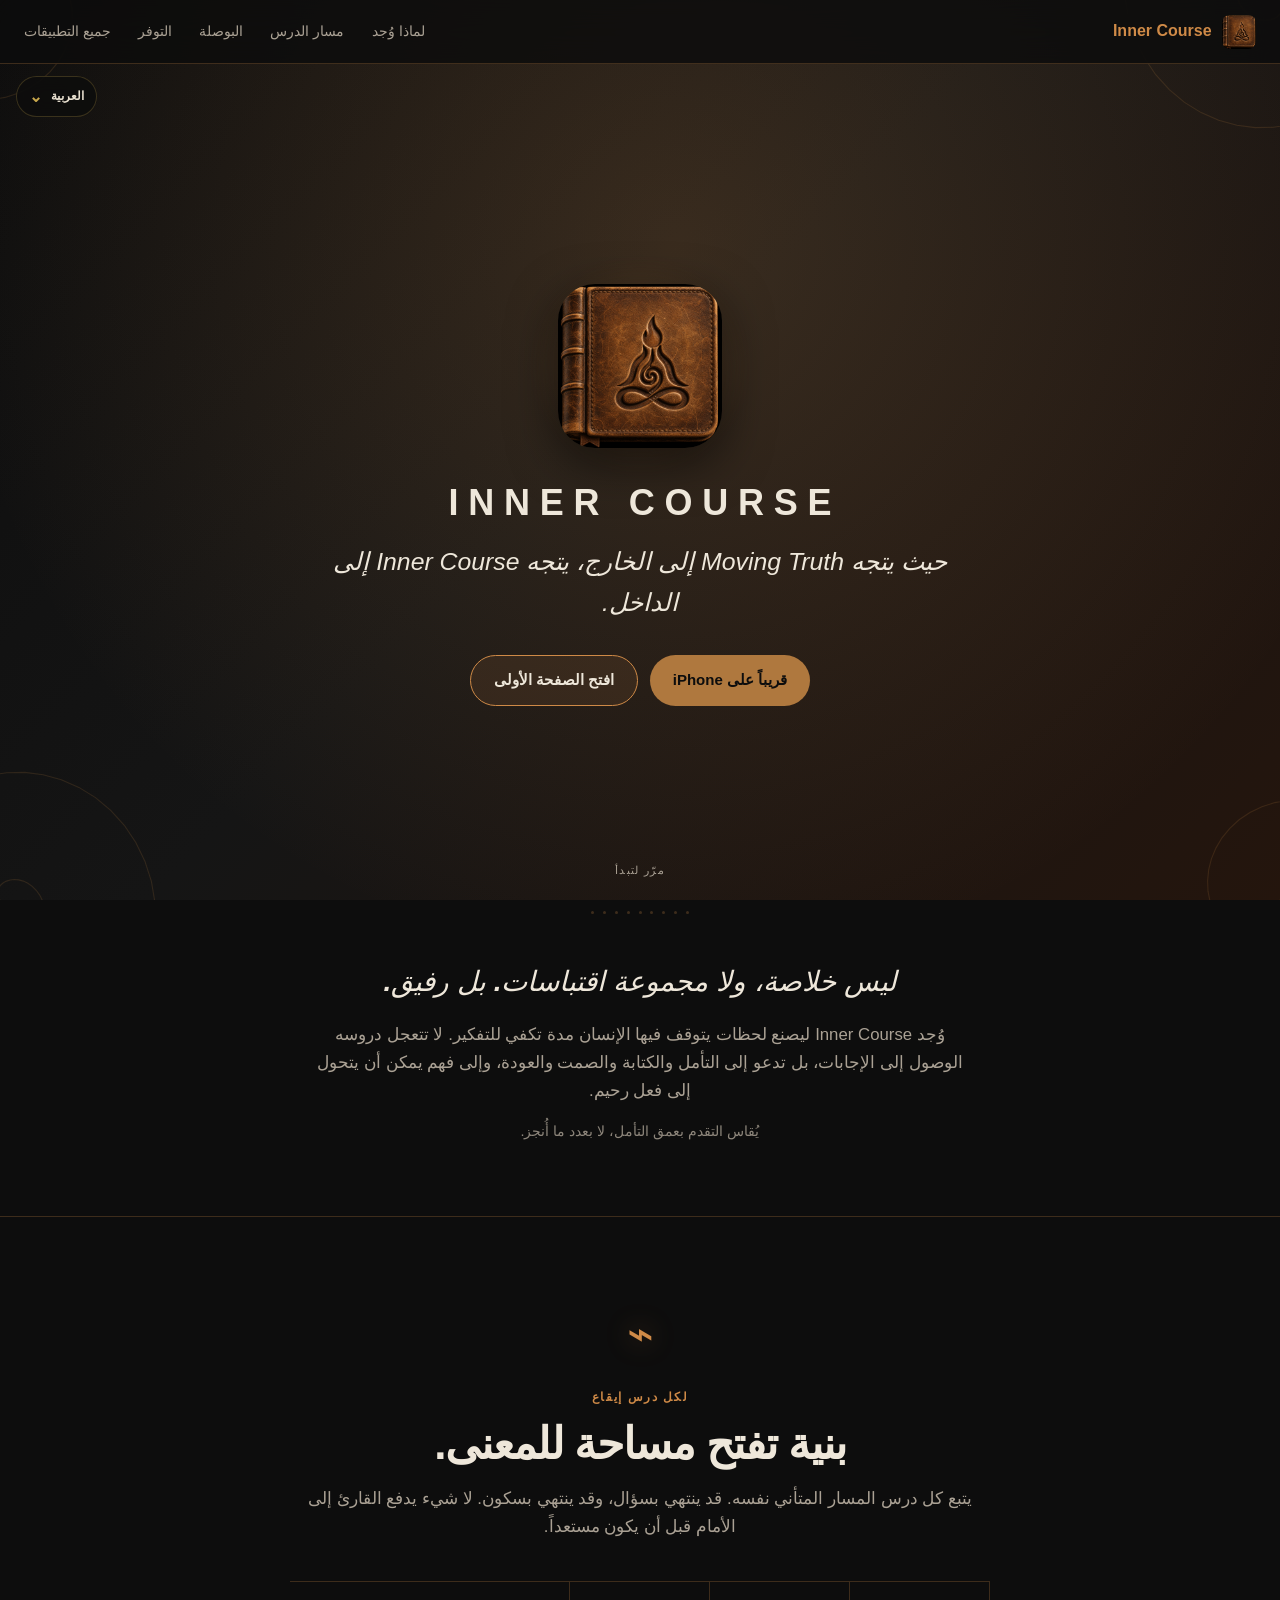
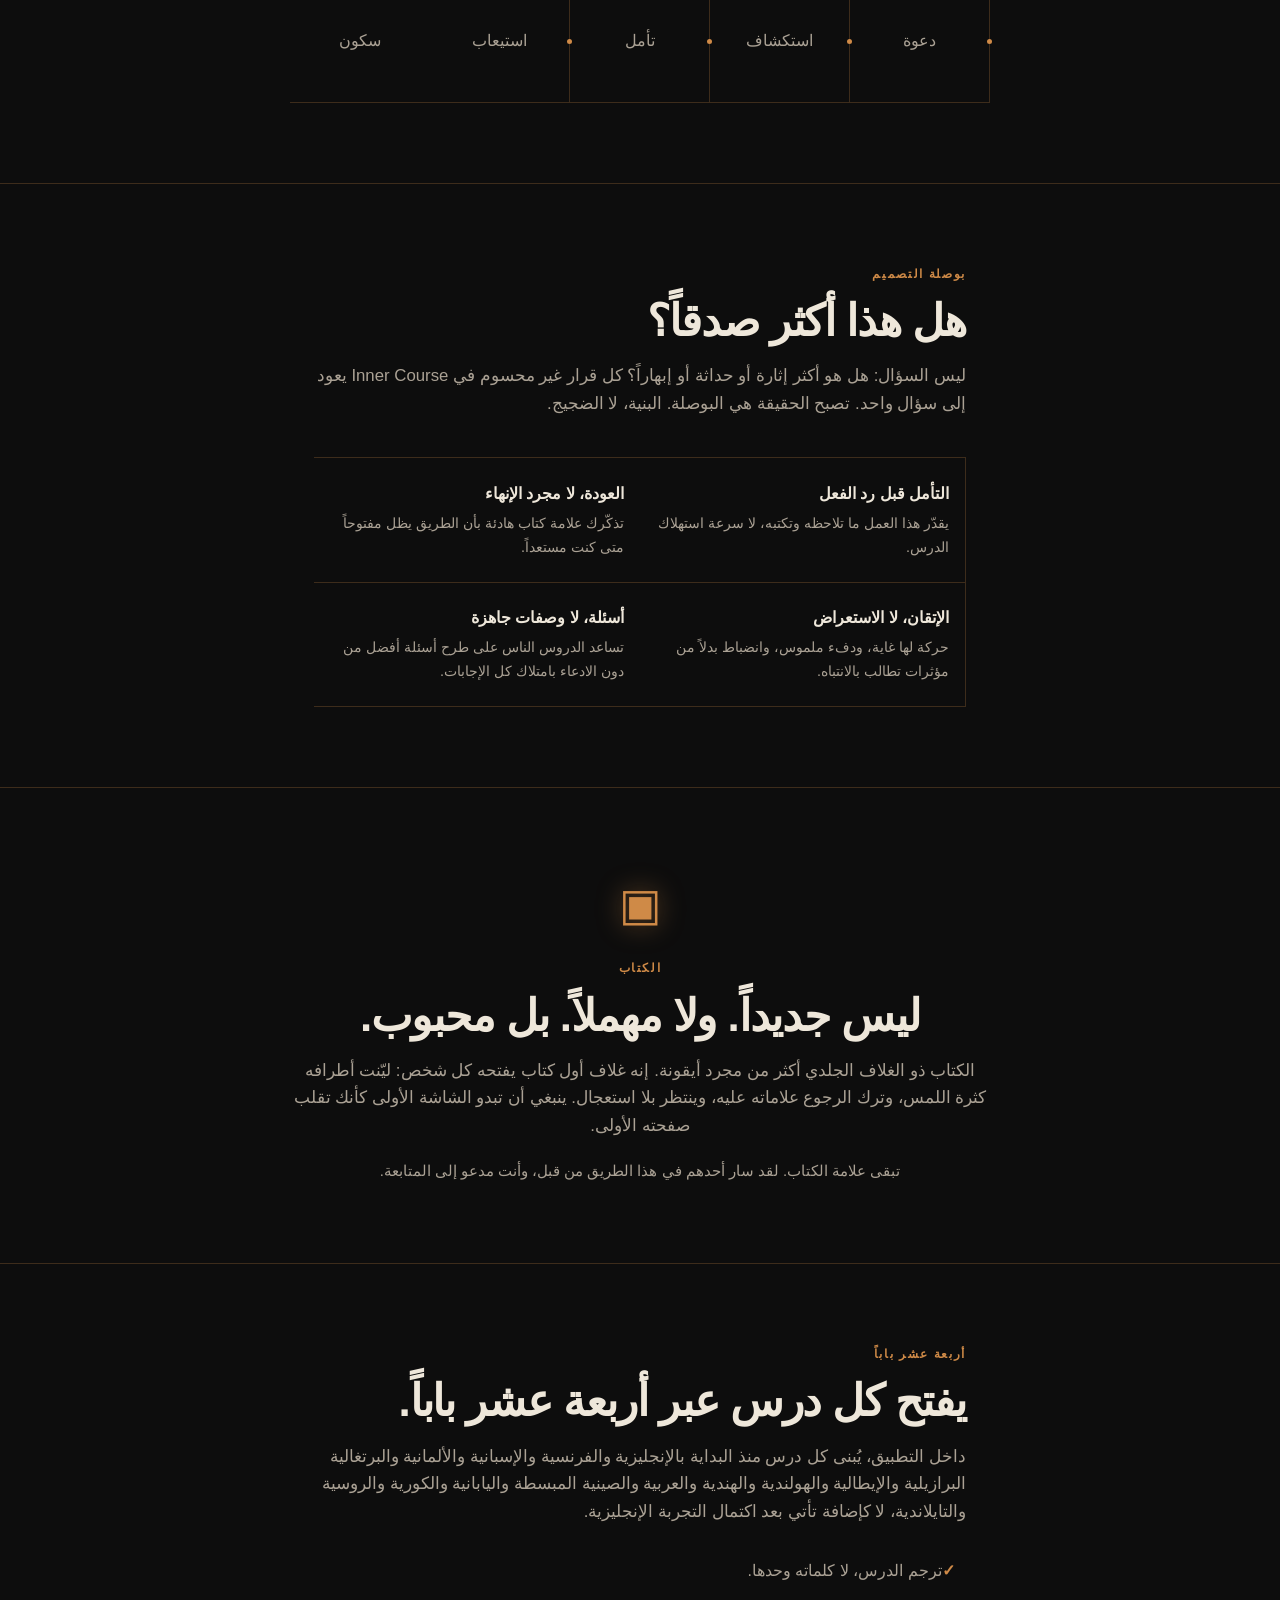
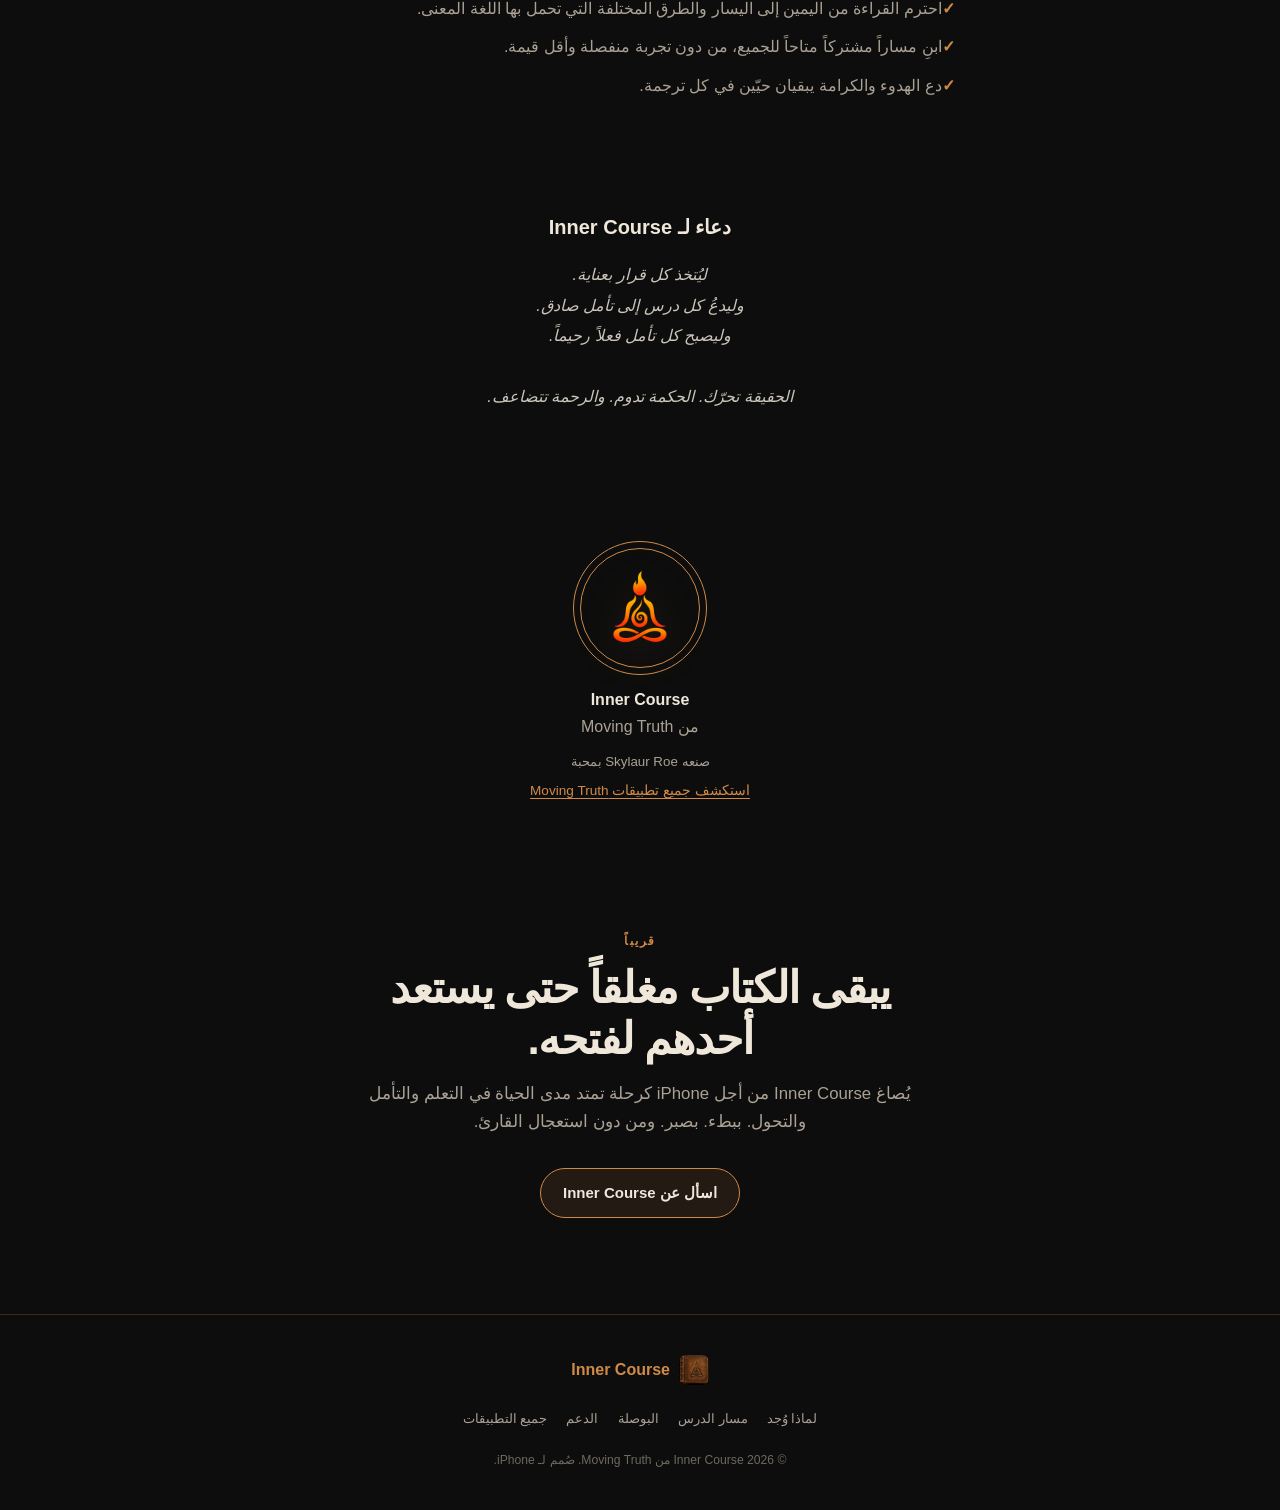
==== ar/index.html @ 4f37255c "Localize InnerCourse in all 14 supported languages Add meaning-first locale catalogs and generated l" ====
<!DOCTYPE html>
<html lang="ar" dir="rtl">
<head>
  <meta charset="UTF-8">
  <meta name="viewport" content="width=device-width, initial-scale=1.0">
  <meta name="theme-color" content="#0D0D0D">
  <meta name="description" content="Inner Course تطبيق للدروس والتأمل صاغته Moving Truth بعناية. ليس خلاصة، ولا لعبة. بل رفيق للرحلة إلى الداخل. قريباً على iPhone.">
  <meta property="og:title" content="Inner Course — من Moving Truth">
  <meta property="og:description" content="حيث يتجه Moving Truth إلى الخارج، يتجه Inner Course إلى الداخل.">
  <meta property="og:type" content="website">
  <meta property="og:url" content="https://inner-course.movingtruth.com/ar/">
  <meta property="og:image" content="https://inner-course.movingtruth.com/assets/icon.png">
  <meta name="twitter:card" content="summary_large_image">
  <title>Inner Course — من Moving Truth</title>
  <link rel="icon" type="image/png" href="../assets/icon.png">
  <link rel="apple-touch-icon" href="../assets/icon.png">
  <link rel="stylesheet" href="../styles.css">
  <script src="site.js" defer></script>













































<!-- family-localization-meta:start -->
<link rel="canonical" href="https://inner-course.movingtruth.com/ar/">
<link rel="alternate" hreflang="en" href="https://inner-course.movingtruth.com/">
<link rel="alternate" hreflang="fr" href="https://inner-course.movingtruth.com/fr/">
<link rel="alternate" hreflang="es" href="https://inner-course.movingtruth.com/es/">
<link rel="alternate" hreflang="de" href="https://inner-course.movingtruth.com/de/">
<link rel="alternate" hreflang="pt-BR" href="https://inner-course.movingtruth.com/pt-BR/">
<link rel="alternate" hreflang="it" href="https://inner-course.movingtruth.com/it/">
<link rel="alternate" hreflang="nl" href="https://inner-course.movingtruth.com/nl/">
<link rel="alternate" hreflang="hi" href="https://inner-course.movingtruth.com/hi/">
<link rel="alternate" hreflang="ar" href="https://inner-course.movingtruth.com/ar/">
<link rel="alternate" hreflang="zh-Hans" href="https://inner-course.movingtruth.com/zh-Hans/">
<link rel="alternate" hreflang="ja" href="https://inner-course.movingtruth.com/ja/">
<link rel="alternate" hreflang="ko" href="https://inner-course.movingtruth.com/ko/">
<link rel="alternate" hreflang="ru" href="https://inner-course.movingtruth.com/ru/">
<link rel="alternate" hreflang="th" href="https://inner-course.movingtruth.com/th/">
<link rel="alternate" hreflang="x-default" href="https://inner-course.movingtruth.com/">
<!-- family-localization-meta:end -->

<!-- family-localization-style:start -->
<style>
  .family-language{position:absolute;z-index:900;inset-block-start:4.75rem;inset-inline-end:1rem;color:#e8e0d0;font:600 .75rem/1.2 -apple-system,BlinkMacSystemFont,"Segoe UI",sans-serif}
  .family-language details{position:relative}
  .family-language summary{min-block-size:2.6rem;display:flex;align-items:center;gap:.55rem;padding:.3rem .75rem;list-style:none;border:1px solid rgba(201,168,76,.24);border-radius:999px;background:rgba(13,13,13,.82);cursor:pointer;backdrop-filter:blur(12px)}
  .family-language summary::-webkit-details-marker{display:none}
  .family-language summary::after{content:"⌄";font-size:1rem;color:#c9a84c}
  .family-language details[open] summary::after{transform:rotate(180deg)}
  .family-language__label{position:absolute;inline-size:1px;block-size:1px;padding:0;margin:-1px;overflow:hidden;clip:rect(0,0,0,0);white-space:nowrap;border:0}
  .family-language__menu{position:absolute;inset-block-start:calc(100% + .45rem);inset-inline-end:0;min-inline-size:12rem;max-block-size:min(65vh,28rem);overflow:auto;display:grid;gap:.2rem;padding:.4rem;border:1px solid rgba(201,168,76,.24);border-radius:16px;background:rgba(13,13,13,.97);box-shadow:0 16px 45px rgba(0,0,0,.42);backdrop-filter:blur(16px)}
  .family-language a{min-block-size:2.5rem;display:flex;align-items:center;padding:0 .7rem;border-radius:10px;color:inherit;text-decoration:none;white-space:nowrap}
  .family-language a:hover,.family-language a:focus-visible{background:rgba(201,168,76,.16);outline:2px solid transparent}
  .family-language a[aria-current="page"]{background:#c9a84c;color:#111}
  .language-suggestion{position:fixed;z-index:1100;inset-inline:50%;inset-block-end:1rem;transform:translateX(-50%);inline-size:min(calc(100% - 2rem),42rem);display:flex;align-items:center;justify-content:center;gap:.7rem;flex-wrap:wrap;padding:.8rem 1rem;border:1px solid rgba(201,168,76,.42);border-radius:16px;background:rgba(13,13,13,.96);color:#e8e0d0;font:600 .88rem/1.4 -apple-system,BlinkMacSystemFont,"Segoe UI",sans-serif;box-shadow:0 16px 45px rgba(0,0,0,.42);backdrop-filter:blur(16px)}
  .language-suggestion p{margin:0;color:#e8e0d0}
  .language-suggestion a,.language-suggestion button{min-block-size:2.35rem;display:inline-flex;align-items:center;padding:0 .8rem;border:1px solid rgba(201,168,76,.5);border-radius:999px;background:transparent;color:#e8e0d0;font:inherit;text-decoration:none;cursor:pointer}
  .language-suggestion a{background:#c9a84c;color:#111}
  .language-suggestion a:focus-visible,.language-suggestion button:focus-visible{outline:2px solid #f1d47a;outline-offset:2px}
  @media (max-width:700px){.family-language{inset-block-start:4.8rem;inset-inline-end:.75rem}}
</style>
<!-- family-localization-style:end -->
<!-- family-localization-script:start -->
<script src="../localization/language-preference.js" defer></script>
<!-- family-localization-script:end -->
</head>
<body class="course">
<!-- family-localization:start -->
<div class="family-language">
<details>
<summary><span class="family-language__label">اللغة</span><span>العربية</span></summary>
<nav class="family-language__menu" aria-label="اللغة">
  <a href="https://inner-course.movingtruth.com/" lang="en" data-language-choice="en">English</a>
  <a href="https://inner-course.movingtruth.com/fr/" lang="fr" data-language-choice="fr">Français</a>
  <a href="https://inner-course.movingtruth.com/es/" lang="es" data-language-choice="es">Español</a>
  <a href="https://inner-course.movingtruth.com/de/" lang="de" data-language-choice="de">Deutsch</a>
  <a href="https://inner-course.movingtruth.com/pt-BR/" lang="pt-BR" data-language-choice="pt-BR">Português (Brasil)</a>
  <a href="https://inner-course.movingtruth.com/it/" lang="it" data-language-choice="it">Italiano</a>
  <a href="https://inner-course.movingtruth.com/nl/" lang="nl" data-language-choice="nl">Nederlands</a>
  <a href="https://inner-course.movingtruth.com/hi/" lang="hi" data-language-choice="hi">हिन्दी</a>
  <a href="https://inner-course.movingtruth.com/ar/" lang="ar" data-language-choice="ar" aria-current="page">العربية</a>
  <a href="https://inner-course.movingtruth.com/zh-Hans/" lang="zh-Hans" data-language-choice="zh-Hans">简体中文</a>
  <a href="https://inner-course.movingtruth.com/ja/" lang="ja" data-language-choice="ja">日本語</a>
  <a href="https://inner-course.movingtruth.com/ko/" lang="ko" data-language-choice="ko">한국어</a>
  <a href="https://inner-course.movingtruth.com/ru/" lang="ru" data-language-choice="ru">Русский</a>
  <a href="https://inner-course.movingtruth.com/th/" lang="th" data-language-choice="th">ไทย</a>
</nav>
</details>
</div>
<!-- family-localization:end -->
  <a class="skip-link" href="#main-content">انتقل إلى المحتوى الرئيسي</a>

  <div class="living-canvas" aria-hidden="true">
    <div class="living-canvas__gradient"></div>
    <div class="living-canvas__glow"></div>
    <div class="living-canvas__motes" id="motes"></div>
    <svg class="living-canvas__corners" id="corner-spirals"></svg>
  </div>

  <header class="site-nav" role="banner">
    <a class="site-nav__brand" href="#top" aria-label="الصفحة الرئيسية لـ Inner Course">
      <img src="../assets/icon.png" alt="">
      <span>Inner Course</span>
    </a>
    <button class="site-nav__toggle" type="button" aria-expanded="false" aria-controls="site-links">
      <span class="sr-only">افتح قائمة التنقل</span>
      <span aria-hidden="true"></span><span aria-hidden="true"></span><span aria-hidden="true"></span>
    </button>
    <nav aria-label="التنقل الرئيسي">
      <ul class="site-nav__links" id="site-links">
        <li><a href="#purpose">لماذا وُجد</a></li>
        <li><a href="#lessons">مسار الدرس</a></li>
        <li><a href="#compass">البوصلة</a></li>
        <li><a href="#availability">التوفر</a></li>
        <li><a href="https://apps.movingtruth.com/ar/">جميع التطبيقات</a></li>
      </ul>
    </nav>
  </header>

  <main id="main-content">
    <section class="hero" id="top" aria-labelledby="hero-title">
      <div class="hero__icon-wrap">
        <div class="hero__icon-glow"></div>
        <img class="hero__icon" src="../assets/icon.png" alt="أيقونة تطبيق Inner Course: كتاب جلدي عتيق منقوش عليه رمز Moving Truth">
      </div>
      <h1 class="hero__name hero__name--product" id="hero-title">Inner Course</h1>
      <p class="hero__promise">حيث يتجه Moving Truth إلى الخارج، يتجه Inner Course إلى الداخل.</p>
      <div class="hero__actions">
        <span class="button button--quiet" aria-label="قريباً على iPhone">قريباً على iPhone</span>
        <a class="button button--outline" href="#purpose">افتح الصفحة الأولى</a>
      </div>
      <p class="hero__scroll" aria-hidden="true">مرّر لتبدأ</p>
    </section>

    <div class="dot-row" aria-hidden="true">
      <span></span><span></span><span></span><span></span><span></span><span></span><span></span><span></span><span></span>
    </div>

    <section class="intro" id="purpose" aria-labelledby="purpose-title">
      <h2 id="purpose-title">ليس خلاصة، ولا مجموعة اقتباسات. بل رفيق.</h2>
      <p>وُجد Inner Course ليصنع لحظات يتوقف فيها الإنسان مدة تكفي للتفكير. لا تتعجل دروسه الوصول إلى الإجابات، بل تدعو إلى التأمل والكتابة والصمت والعودة، وإلى فهم يمكن أن يتحول إلى فعل رحيم.</p>
      <p class="intro__trust">يُقاس التقدم بعمق التأمل، لا بعدد ما أُنجز.</p>
    </section>

    <section class="statement statement--bordered" id="lessons" aria-labelledby="lessons-title">
      <span class="statement__symbol" aria-hidden="true">⌁</span>
      <span class="eyebrow">لكل درس إيقاع</span>
      <h2 id="lessons-title">بنية تفتح مساحة للمعنى.</h2>
      <p>يتبع كل درس المسار المتأني نفسه. قد ينتهي بسؤال، وقد ينتهي بسكون. لا شيء يدفع القارئ إلى الأمام قبل أن يكون مستعداً.</p>
      <ol class="step-line" aria-label="بنية درس Inner Course">
        <li>دعوة</li>
        <li>استكشاف</li>
        <li>تأمل</li>
        <li>استيعاب</li>
        <li>سكون</li>
      </ol>
    </section>

    <section class="statement" id="compass" aria-labelledby="compass-title">
      <span class="eyebrow">بوصلة التصميم</span>
      <h2 id="compass-title">هل هذا أكثر صدقاً؟</h2>
      <p>ليس السؤال: هل هو أكثر إثارة أو حداثة أو إبهاراً؟ كل قرار غير محسوم في Inner Course يعود إلى سؤال واحد. تصبح الحقيقة هي البوصلة. البنية، لا الضجيج.</p>
      <div class="capability-lines" role="list">
        <div role="listitem"><strong>التأمل قبل رد الفعل</strong><span>يقدّر هذا العمل ما تلاحظه وتكتبه، لا سرعة استهلاك الدرس.</span></div>
        <div role="listitem"><strong>العودة، لا مجرد الإنهاء</strong><span>تذكّرك علامة كتاب هادئة بأن الطريق يظل مفتوحاً متى كنت مستعداً.</span></div>
        <div role="listitem"><strong>الإتقان، لا الاستعراض</strong><span>حركة لها غاية، ودفء ملموس، وانضباط بدلاً من مؤثرات تطالب بالانتباه.</span></div>
        <div role="listitem"><strong>أسئلة، لا وصفات جاهزة</strong><span>تساعد الدروس الناس على طرح أسئلة أفضل من دون الادعاء بامتلاك كل الإجابات.</span></div>
      </div>
    </section>

    <section class="statement statement--bordered" aria-labelledby="book-title">
      <span class="statement__symbol" aria-hidden="true">▣</span>
      <span class="eyebrow">الكتاب</span>
      <h2 id="book-title">ليس جديداً. ولا مهملاً. بل محبوب.</h2>
      <p>الكتاب ذو الغلاف الجلدي أكثر من مجرد أيقونة. إنه غلاف أول كتاب يفتحه كل شخص: ليّنت أطرافه كثرة اللمس، وترك الرجوع علاماته عليه، وينتظر بلا استعجال. ينبغي أن تبدو الشاشة الأولى كأنك تقلب صفحته الأولى.</p>
      <p class="statement__note">تبقى علامة الكتاب. لقد سار أحدهم في هذا الطريق من قبل، وأنت مدعو إلى المتابعة.</p>
    </section>

    <section class="statement" aria-labelledby="language-title">
      <span class="eyebrow">أربعة عشر باباً</span>
      <h2 id="language-title">يفتح كل درس عبر أربعة عشر باباً.</h2>
      <p>داخل التطبيق، يُبنى كل درس منذ البداية بالإنجليزية والفرنسية والإسبانية والألمانية والبرتغالية البرازيلية والإيطالية والهولندية والهندية والعربية والصينية المبسطة واليابانية والكورية والروسية والتايلاندية، لا كإضافة تأتي بعد اكتمال التجربة الإنجليزية.</p>
      <ul class="truth-list">
        <li>ترجم الدرس، لا كلماته وحدها.</li>
        <li>احترم القراءة من اليمين إلى اليسار والطرق المختلفة التي تحمل بها اللغة المعنى.</li>
        <li>ابنِ مساراً مشتركاً متاحاً للجميع، من دون تجربة منفصلة وأقل قيمة.</li>
        <li>دع الهدوء والكرامة يبقيان حيّين في كل ترجمة.</li>
      </ul>
    </section>

    <section class="blessing" aria-labelledby="blessing-title">
      <h2 id="blessing-title">دعاء لـ Inner Course</h2>
      <p>ليُتخذ كل قرار بعناية.<br>وليدعُ كل درس إلى تأمل صادق.<br>وليصبح كل تأمل فعلاً رحيماً.<br><br>الحقيقة تحرّك. الحكمة تدوم. والرحمة تتضاعف.</p>
    </section>

    <section class="moving-truth" aria-label="عن Moving Truth">
      <a class="moving-truth__ring" href="https://movingtruth.com" aria-label="Moving Truth. يفتح movingtruth.com">
        <img src="../assets/moving-truth-logo.png" alt="شعار Moving Truth">
      </a>
      <strong>Inner Course</strong>
      <span>من Moving Truth</span>
      <small>صنعه Skylaur Roe بمحبة</small>
      <a href="https://apps.movingtruth.com/ar/">استكشف جميع تطبيقات Moving Truth</a>
    </section>

    <section class="closing" id="availability" aria-labelledby="availability-title">
      <span class="eyebrow">قريباً</span>
      <h2 id="availability-title">يبقى الكتاب مغلقاً حتى يستعد أحدهم لفتحه.</h2>
      <p>يُصاغ Inner Course من أجل iPhone كرحلة تمتد مدى الحياة في التعلم والتأمل والتحول. ببطء. بصبر. ومن دون استعجال القارئ.</p>
      <a class="button button--outline" href="mailto:support@movingtruth.com?subject=Inner%20Course">اسأل عن Inner Course</a>
    </section>
  </main>

  <footer>
    <div class="footer__brand"><img src="../assets/icon.png" alt=""><strong>Inner Course</strong></div>
    <nav aria-label="التنقل في تذييل الصفحة">
      <ul>
        <li><a href="#purpose">لماذا وُجد</a></li>
        <li><a href="#lessons">مسار الدرس</a></li>
        <li><a href="#compass">البوصلة</a></li>
        <li><a href="mailto:support@movingtruth.com">الدعم</a></li>
        <li><a href="https://apps.movingtruth.com/ar/">جميع التطبيقات</a></li>
      </ul>
    </nav>
    <p>© 2026 Inner Course من Moving Truth. صُمم لـ iPhone.</p>
  </footer>
</body>
</html>
---- styles.css ----
*, *::before, *::after { box-sizing: border-box; margin: 0; padding: 0; }

:root {
  color-scheme: dark;
  --bg: #0d0d0d;
  --bg-warm: #17130e;
  --gold: #c9a84c;
  --gold-dim: #9a7a30;
  --cream: #eee7da;
  --taupe: #aaa194;
  --separator: rgba(201, 168, 76, 0.22);
  --content: 700px;
  --wide: 1120px;
  --accent: var(--gold);
  --accent-rgb: 201, 168, 76;
}

html { scroll-behavior: smooth; }
body {
  min-height: 100%;
  overflow-x: hidden;
  background: var(--bg);
  color: var(--cream);
  font-family: -apple-system, BlinkMacSystemFont, "Segoe UI", sans-serif;
  line-height: 1.65;
  -webkit-font-smoothing: antialiased;
}
body.sign { --accent: #f2a643; --accent-rgb: 242, 166, 67; --bg-warm: #101729; --separator: rgba(242, 166, 67, 0.24); }
body.course { --accent: #cf8a47; --accent-rgb: 207, 138, 71; --bg-warm: #24150d; --separator: rgba(207, 138, 71, 0.25); }

a { color: var(--accent); text-underline-offset: .2em; }
a:hover { color: var(--cream); }
a:focus-visible, button:focus-visible { outline: 3px solid var(--accent); outline-offset: 5px; }
img { max-width: 100%; }
.sr-only { position: absolute; width: 1px; height: 1px; overflow: hidden; clip: rect(0, 0, 0, 0); clip-path: inset(50%); white-space: nowrap; }
.skip-link { position: fixed; z-index: 1000; left: 1rem; top: -5rem; padding: .7rem 1rem; background: var(--cream); color: var(--bg); border-radius: .5rem; }
.skip-link:focus { top: 1rem; }

.living-canvas { position: fixed; inset: 0; z-index: -1; overflow: hidden; background: var(--bg); }
.living-canvas__gradient { position: absolute; inset: 0; background: linear-gradient(135deg, var(--bg), #151515 48%, var(--bg-warm)); }
.living-canvas__glow { position: absolute; inset: -20%; background: radial-gradient(circle at 52% 34%, rgba(var(--accent-rgb), .2), transparent 58%); animation: breathe 7s ease-in-out infinite; }
.living-canvas__motes { position: absolute; inset: 0; }
.mote { position: absolute; bottom: -5%; border-radius: 50%; background: var(--accent); animation: rise linear infinite; }
.living-canvas__corners { position: absolute; inset: 0; width: 100%; height: 100%; }
.living-canvas__corners path { fill: none; stroke: var(--accent); stroke-width: 1.1; stroke-linecap: round; opacity: .15; }
@keyframes breathe { 0%,100% { opacity: .48; transform: scale(.98); } 50% { opacity: 1; transform: scale(1.03); } }
@keyframes rise { 0% { transform: translateY(0); opacity: 0; } 10%,85% { opacity: var(--mote-opacity); } 100% { transform: translateY(-120vh); opacity: 0; } }
@keyframes appear { from { opacity: 0; transform: translateY(18px); } to { opacity: 1; transform: none; } }

.site-nav { position: sticky; top: 0; z-index: 100; display: flex; align-items: center; justify-content: space-between; min-height: 64px; padding: .75rem 1.5rem; background: rgba(13,13,13,.84); backdrop-filter: blur(16px); -webkit-backdrop-filter: blur(16px); border-bottom: 1px solid var(--separator); }
.site-nav__brand { display: flex; align-items: center; gap: .65rem; color: var(--accent); font-weight: 700; text-decoration: none; }
.site-nav__brand img { width: 34px; height: 34px; border-radius: 8px; object-fit: cover; }
.site-nav__links { display: flex; gap: 1.7rem; list-style: none; }
.site-nav__links a { color: var(--taupe); font-size: .88rem; text-decoration: none; }
.site-nav__toggle { display: none; width: 44px; height: 44px; background: transparent; border: 0; align-items: center; justify-content: center; flex-direction: column; gap: 5px; }
.site-nav__toggle > span:not(.sr-only) { width: 23px; height: 2px; border-radius: 2px; background: var(--cream); }

.hero { min-height: calc(100svh - 64px); display: flex; flex-direction: column; align-items: center; justify-content: center; padding: 5rem 1.5rem 4rem; text-align: center; position: relative; }
.hero--hub { min-height: 78svh; }
.hero__mark { position: relative; width: 146px; height: 146px; display: grid; place-items: center; margin-bottom: 1.7rem; border-radius: 50%; }
.hero__mark::before, .hero__mark::after { content: ""; position: absolute; border-radius: 50%; border: 1.5px solid var(--accent); animation: ring 5.85s ease-in-out infinite; }
.hero__mark::before { inset: -8px; }
.hero__mark::after { inset: 2px; animation-delay: -.7s; }
.hero__mark img { width: 112px; height: 112px; object-fit: contain; filter: drop-shadow(0 8px 24px rgba(var(--accent-rgb), .2)); }
.hero__icon-wrap { width: 184px; height: 184px; display: grid; place-items: center; position: relative; margin-bottom: 1.7rem; }
.hero__icon-glow { position: absolute; inset: -14px; border-radius: 50%; background: radial-gradient(circle, rgba(var(--accent-rgb), .4), transparent 68%); filter: blur(13px); animation: breathe 6.5s ease-in-out infinite; }
.hero__icon { position: relative; width: 164px; height: 164px; object-fit: cover; border-radius: 37px; box-shadow: 0 14px 48px rgba(0,0,0,.58); animation: breathe 6.5s ease-in-out infinite; }
.hero__eyebrow, .eyebrow { display: block; margin-bottom: .75rem; color: var(--accent); font-size: .73rem; font-weight: 750; letter-spacing: .14em; text-transform: uppercase; }
.hero__name { max-width: 900px; font-size: clamp(2.25rem, 7vw, 5rem); line-height: 1.02; letter-spacing: -.045em; font-weight: 760; animation: appear .8s ease both; }
.hero__name--product { font-size: clamp(1.65rem, 5vw, 2.25rem); letter-spacing: .27em; margin-left: .27em; text-transform: uppercase; }
.hero__promise { max-width: 680px; margin: 1.25rem auto 2rem; color: var(--cream); font-size: clamp(1.15rem, 3vw, 1.55rem); font-style: italic; }
.hero__intro { max-width: 700px; margin: 1.2rem auto 2rem; color: var(--taupe); font-size: 1.05rem; }
.hero__actions { display: flex; flex-wrap: wrap; justify-content: center; gap: .8rem; }
.hero__scroll { position: absolute; bottom: 1.3rem; color: var(--taupe); font-size: .7rem; letter-spacing: .12em; text-transform: uppercase; }
@keyframes ring { 0%,100% { opacity: .3; transform: scale(.98); } 50% { opacity: .88; transform: scale(1.03); } }

.button { min-height: 48px; display: inline-flex; align-items: center; justify-content: center; padding: .75rem 1.4rem; border-radius: 999px; font-size: .94rem; font-weight: 700; text-decoration: none; }
.button--solid { background: var(--accent); color: #0d0d0d; }
.button--outline { color: var(--cream); border: 1.5px solid var(--accent); background: rgba(var(--accent-rgb), .11); }
.button--quiet { cursor: default; background: color-mix(in srgb, var(--accent) 72%, #5b4a27); color: #0d0d0d; }

.dot-row { display: flex; justify-content: center; gap: .55rem; padding: .7rem 1.5rem 2.8rem; }
.dot-row span { width: 3px; height: 3px; border-radius: 50%; background: var(--separator); }
.intro { max-width: var(--content); margin: 0 auto; padding: 0 1.5rem 4.5rem; text-align: center; }
.intro h2 { margin-bottom: 1rem; font-size: clamp(1.35rem, 3vw, 1.75rem); font-style: italic; font-weight: 580; }
.intro p { color: var(--taupe); font-size: 1.05rem; }
.intro__trust { margin-top: 1rem; font-size: .9rem !important; opacity: .82; }

.app-family { max-width: var(--wide); margin: 0 auto; padding: 1rem 1.5rem 6rem; }
.section-heading { max-width: 690px; margin-bottom: 2.7rem; }
.section-heading h2, .statement h2, .closing h2 { margin-bottom: 1rem; font-size: clamp(1.85rem, 5vw, 2.75rem); line-height: 1.16; letter-spacing: -.025em; }
.section-heading p, .statement > p, .closing p { color: var(--taupe); font-size: 1.05rem; }
.app-grid { display: grid; grid-template-columns: repeat(2, minmax(0, 1fr)); border-top: 1px solid var(--separator); }
.app-card { position: relative; display: grid; grid-template-columns: 112px 1fr; gap: 1.35rem; min-height: 260px; padding: 2.2rem 2.2rem 2.2rem 0; color: inherit; text-decoration: none; border-bottom: 1px solid var(--separator); transition: background .25s ease, transform .25s ease; }
.app-card:nth-child(odd) { border-right: 1px solid var(--separator); }
.app-card:nth-child(even) { padding-left: 2.2rem; }
.app-card:hover { color: inherit; background: linear-gradient(120deg, rgba(var(--card-rgb), .1), transparent 72%); transform: translateY(-2px); }
.app-card__icon { width: 112px; height: 112px; border-radius: 25px; object-fit: cover; box-shadow: 0 10px 34px rgba(0,0,0,.46), 0 0 28px rgba(var(--card-rgb), .12); }
.app-card__body { display: flex; flex-direction: column; align-items: flex-start; }
.app-card__status { display: inline-flex; margin-bottom: .65rem; color: rgb(var(--card-rgb)); font-size: .68rem; font-weight: 800; letter-spacing: .11em; text-transform: uppercase; }
.app-card h3 { margin-bottom: .45rem; color: var(--cream); font-size: 1.35rem; line-height: 1.2; }
.app-card__tagline { margin-bottom: .65rem; color: var(--cream); font-style: italic; }
.app-card__copy { color: var(--taupe); font-size: .9rem; }
.app-card__cta { margin-top: auto; padding-top: 1.1rem; color: rgb(var(--card-rgb)); font-weight: 700; font-size: .86rem; }

.feature-flow { max-width: 880px; margin: 0 auto; padding: .5rem 1.5rem 4.5rem; }
.feature-flow__list { display: grid; grid-template-columns: repeat(5, 1fr); gap: 1.4rem; list-style: none; }
.feature-flow__list--four { grid-template-columns: repeat(4, 1fr); }
.feature-flow li { display: flex; flex-direction: column; align-items: center; gap: .65rem; text-align: center; }
.feature-flow li > span { display: grid; place-items: center; width: 56px; height: 56px; border-radius: 50%; color: var(--feature); font-size: 1.55rem; background: color-mix(in srgb, var(--feature) 14%, transparent); box-shadow: 0 0 20px color-mix(in srgb, var(--feature) 18%, transparent); }
.feature-flow strong { color: var(--taupe); font-size: .82rem; }

.statement { max-width: var(--content); margin: 0 auto; padding: 5rem 1.5rem; }
.statement--wide { max-width: var(--wide); }
.statement--bordered { max-width: none; border-block: 1px solid var(--separator); text-align: center; }
.statement--bordered > * { max-width: var(--content); margin-inline: auto; }
.statement__symbol { display: block; margin-bottom: 1rem; color: var(--accent); font-size: 2.8rem; text-shadow: 0 0 28px rgba(var(--accent-rgb), .46); }
.statement__note { margin-top: 1.2rem !important; font-size: .92rem !important; }
.truth-list { list-style: none; display: grid; gap: .75rem; margin-top: 2rem; }
.truth-list li { color: var(--taupe); }
.truth-list li::before { content: "✓"; color: var(--accent); font-weight: 800; margin-right: .7rem; }
.capability-lines { display: grid; grid-template-columns: 1fr 1fr; margin-top: 2.5rem; border-top: 1px solid var(--separator); }
.capability-lines > div { display: flex; flex-direction: column; gap: .3rem; padding: 1.4rem 1rem 1.4rem 0; border-bottom: 1px solid var(--separator); }
.capability-lines > div:nth-child(odd) { border-right: 1px solid var(--separator); }
.capability-lines > div:nth-child(even) { padding-left: 1.4rem; }
.capability-lines strong { color: var(--cream); }
.capability-lines span { color: var(--taupe); font-size: .9rem; }
.step-line { display: grid; grid-template-columns: repeat(5, 1fr); margin-top: 2.5rem; border-block: 1px solid var(--separator); }
.step-line li { position: relative; min-height: 120px; display: flex; align-items: center; justify-content: center; padding: 1rem; color: var(--taupe); text-align: center; list-style: none; }
.step-line li:not(:last-child) { border-right: 1px solid var(--separator); }
.step-line li::after { content: ""; position: absolute; right: -3px; width: 5px; height: 5px; border-radius: 50%; background: var(--accent); }
.step-line li:last-child::after { display: none; }

.blessing { max-width: 660px; margin: 0 auto; padding: 2rem 1.5rem 4rem; text-align: center; }
.blessing h2 { margin-bottom: 1rem; font-size: 1.25rem; }
.blessing p { color: rgba(238,231,218,.84); font-style: italic; line-height: 1.9; }
.moving-truth { display: flex; flex-direction: column; align-items: center; padding: 4.5rem 1.5rem 3rem; text-align: center; }
.moving-truth__ring { position: relative; width: 120px; height: 120px; display: grid; place-items: center; margin-bottom: 1.2rem; border-radius: 50%; }
.moving-truth__ring::before, .moving-truth__ring::after { content: ""; position: absolute; border-radius: 50%; border: 1.5px solid var(--accent); animation: ring 5.85s ease-in-out infinite; }
.moving-truth__ring::before { inset: -7px; }
.moving-truth__ring::after { inset: 0; animation-delay: -.7s; }
.moving-truth__ring img { width: 94px; height: 94px; object-fit: contain; filter: drop-shadow(0 8px 22px rgba(var(--accent-rgb), .18)); }
.moving-truth > span, .moving-truth > small { color: var(--taupe); }
.moving-truth > small { margin-top: .7rem; }
.moving-truth > a:last-child { margin-top: .45rem; font-size: .85rem; }
.closing { max-width: 650px; margin: 0 auto; padding: 5rem 1.5rem 6rem; text-align: center; }
.closing p { margin-bottom: 2rem; }

footer { display: flex; flex-direction: column; align-items: center; gap: 1.2rem; padding: 2.5rem 1.5rem; border-top: 1px solid var(--separator); text-align: center; }
.footer__brand { display: flex; align-items: center; gap: .55rem; color: var(--accent); }
.footer__brand img { width: 30px; height: 30px; border-radius: 7px; object-fit: cover; }
footer ul { display: flex; flex-wrap: wrap; justify-content: center; gap: 1.2rem; list-style: none; }
footer a { color: var(--taupe); font-size: .84rem; text-decoration: none; }
footer p { color: var(--taupe); opacity: .62; font-size: .76rem; }

@media (max-width: 820px) {
  .app-grid { grid-template-columns: 1fr; }
  .app-card:nth-child(odd) { border-right: 0; }
  .app-card:nth-child(even) { padding-left: 0; }
  .step-line { grid-template-columns: 1fr; }
  .step-line li { min-height: auto; padding: 1.15rem; }
  .step-line li:not(:last-child) { border-right: 0; border-bottom: 1px solid var(--separator); }
  .step-line li::after { right: auto; bottom: -3px; }
}
@media (max-width: 700px) {
  .site-nav__toggle { display: flex; }
  .site-nav__links { display: none; position: absolute; inset: 64px 0 auto; flex-direction: column; gap: 0; padding: .6rem 0; background: rgba(13,13,13,.97); border-bottom: 1px solid var(--separator); }
  .site-nav__links[data-open="true"] { display: flex; }
  .site-nav__links a { display: block; min-height: 48px; padding: .8rem 1.5rem; }
  .feature-flow__list { grid-template-columns: repeat(2, 1fr); }
  .feature-flow__list--four { grid-template-columns: repeat(2, 1fr); }
  .feature-flow li:last-child { grid-column: 1 / -1; }
  .feature-flow__list--four li:last-child { grid-column: auto; }
  .hero__name { font-size: clamp(2.2rem, 13vw, 3.5rem); }
  .hero__name--product { font-size: clamp(1.45rem, 8vw, 2rem); }
}
@media (max-width: 540px) {
  .app-card { grid-template-columns: 82px 1fr; gap: 1rem; min-height: 0; padding: 1.7rem 0; }
  .app-card__icon { width: 82px; height: 82px; border-radius: 19px; }
  .capability-lines { grid-template-columns: 1fr; }
  .capability-lines > div:nth-child(odd) { border-right: 0; }
  .capability-lines > div:nth-child(even) { padding-left: 0; }
  .hero__icon-wrap { width: 156px; height: 156px; }
  .hero__icon { width: 142px; height: 142px; border-radius: 32px; }
}
@media (prefers-reduced-motion: reduce) {
  html { scroll-behavior: auto; }
  *, *::before, *::after { animation-duration: .01ms !important; animation-iteration-count: 1 !important; transition-duration: .01ms !important; }
  .mote { display: none; }
}
@media (prefers-contrast: more) {
  :root { --taupe: #ddd6ca; --separator: rgba(238,231,218,.52); --gold: #f0cf70; }
}
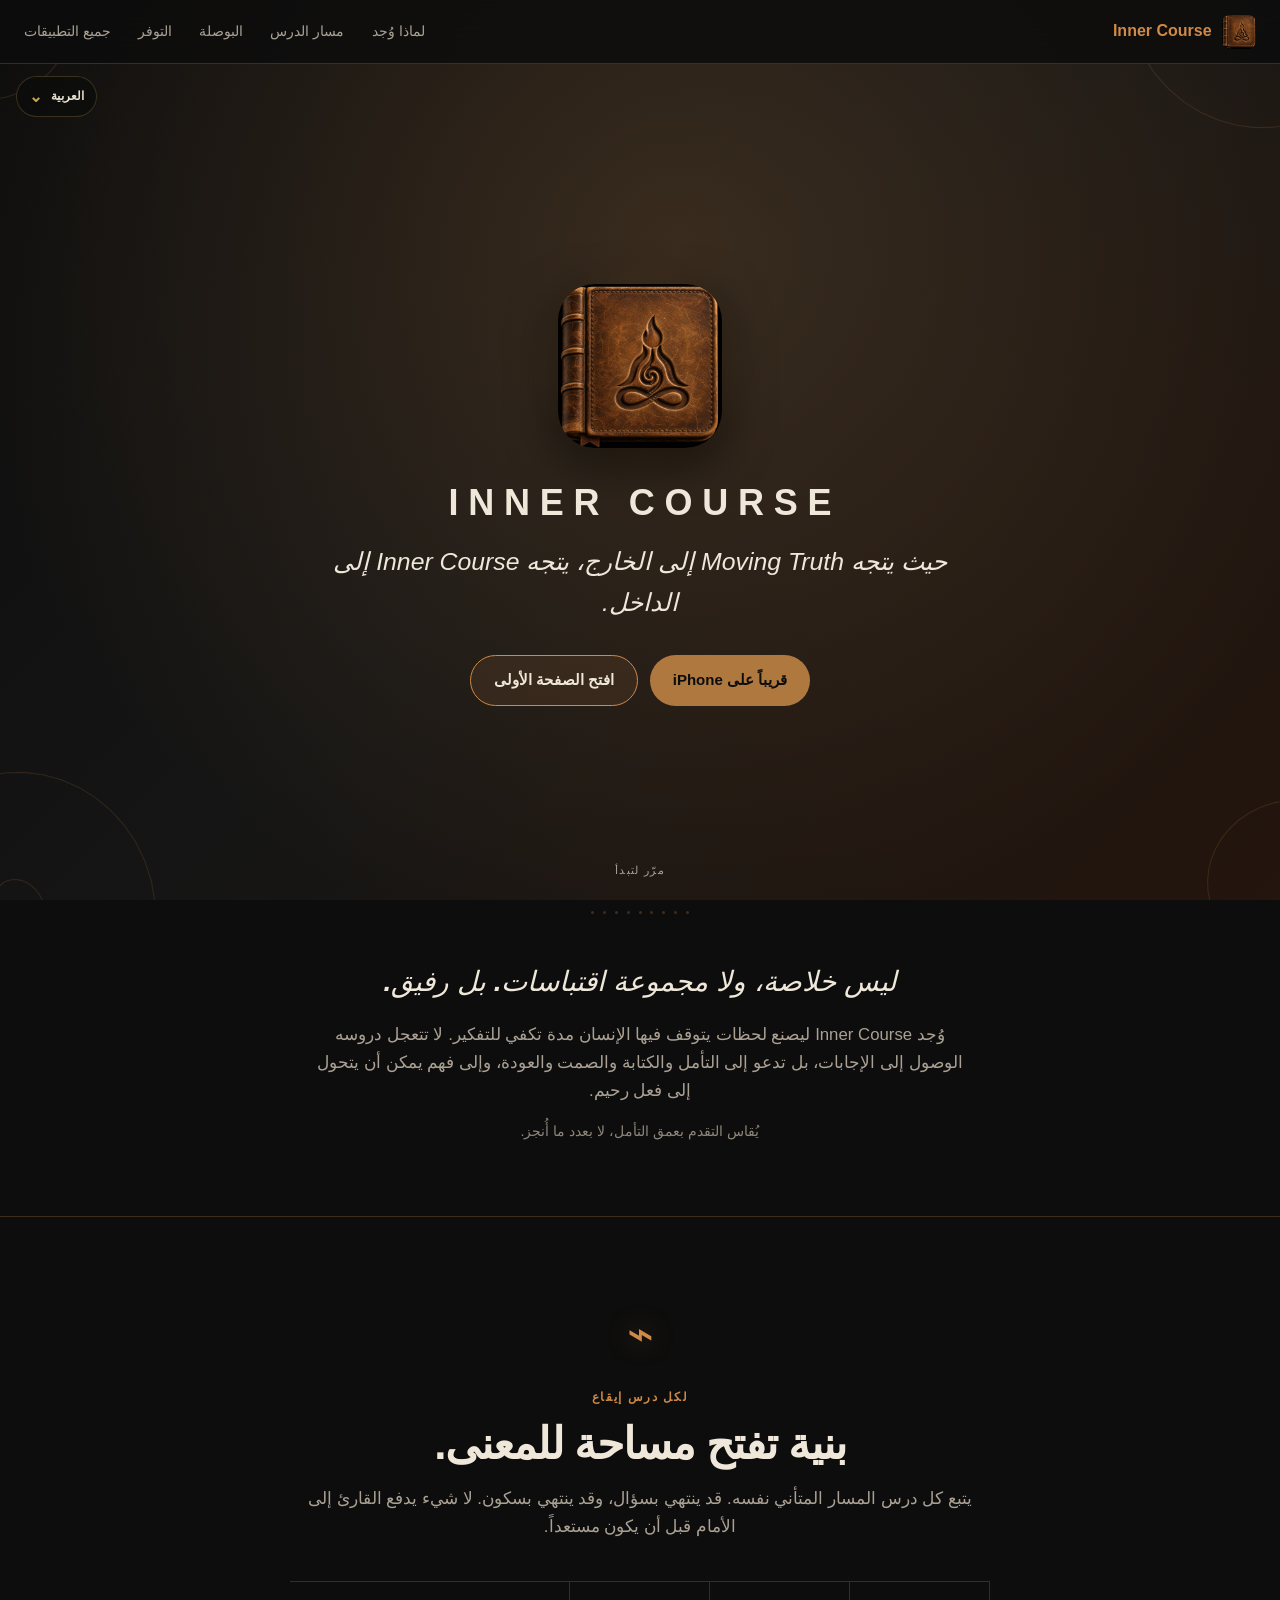
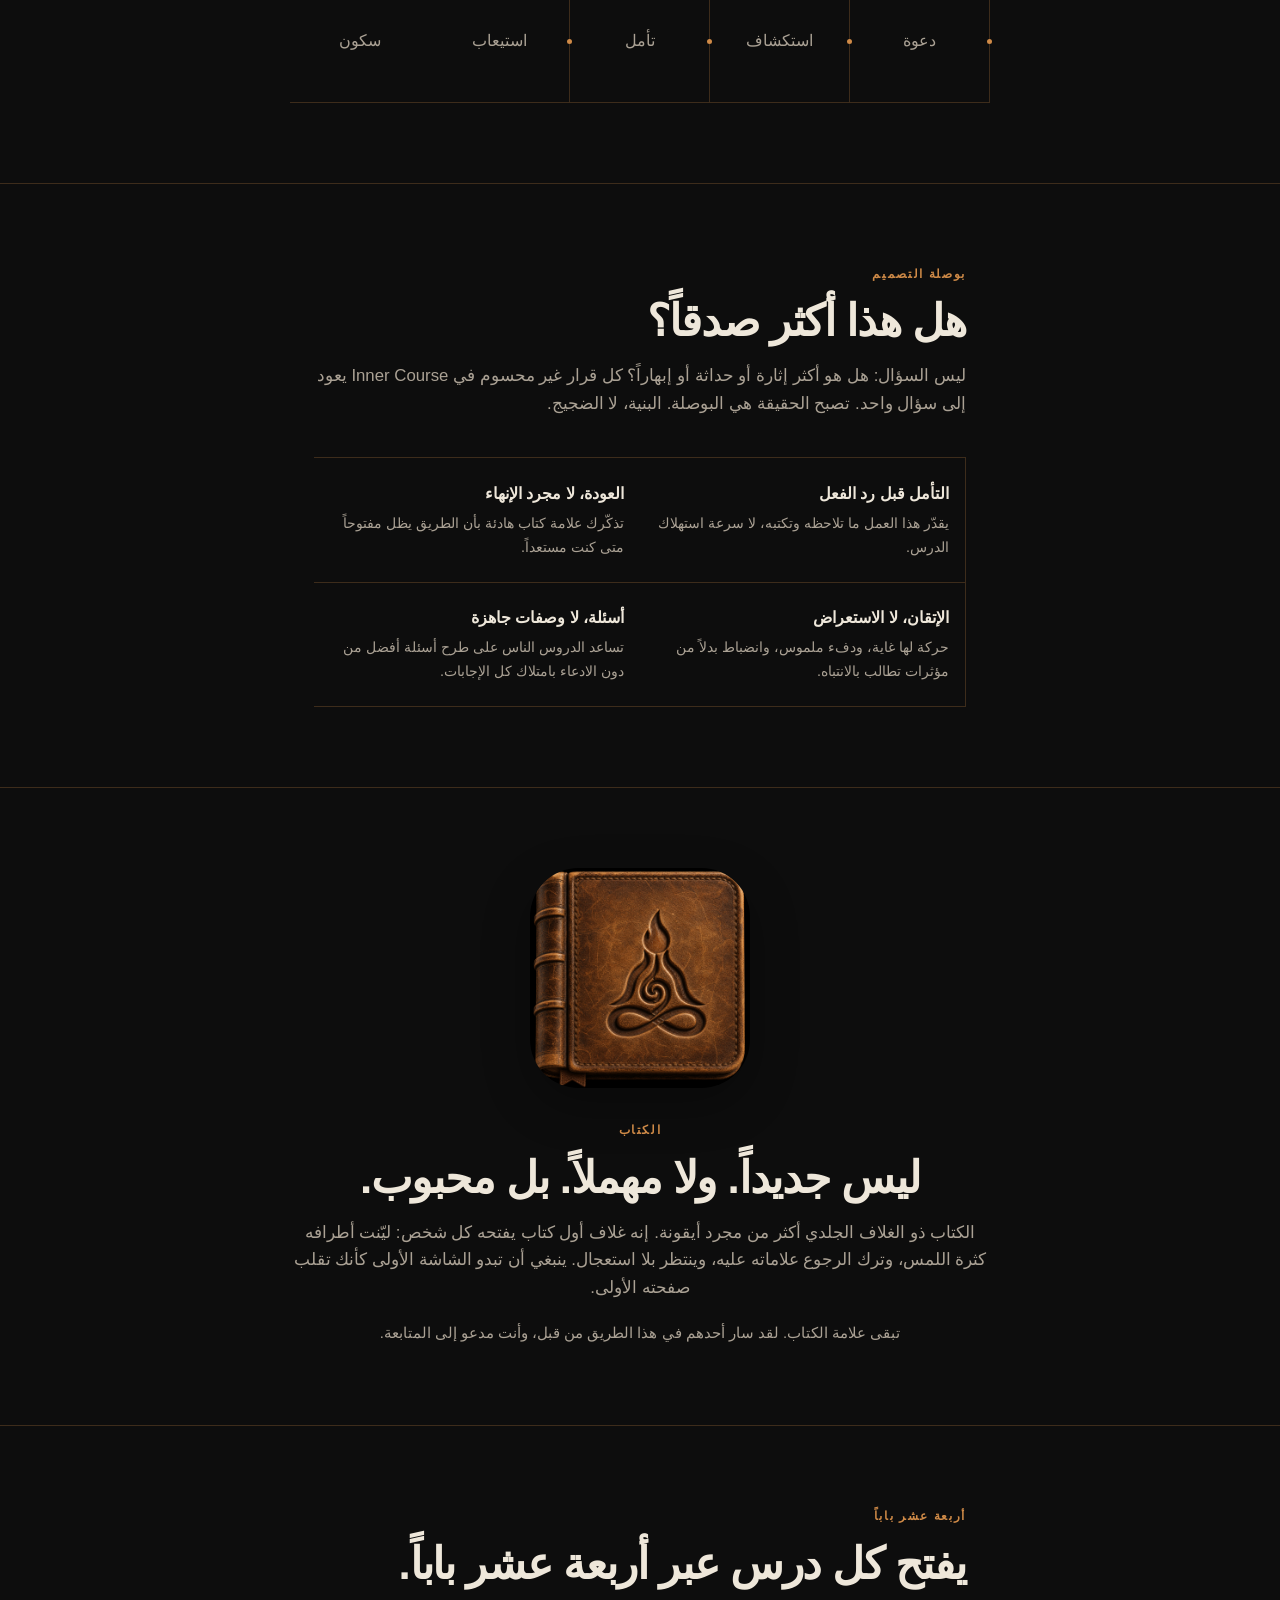
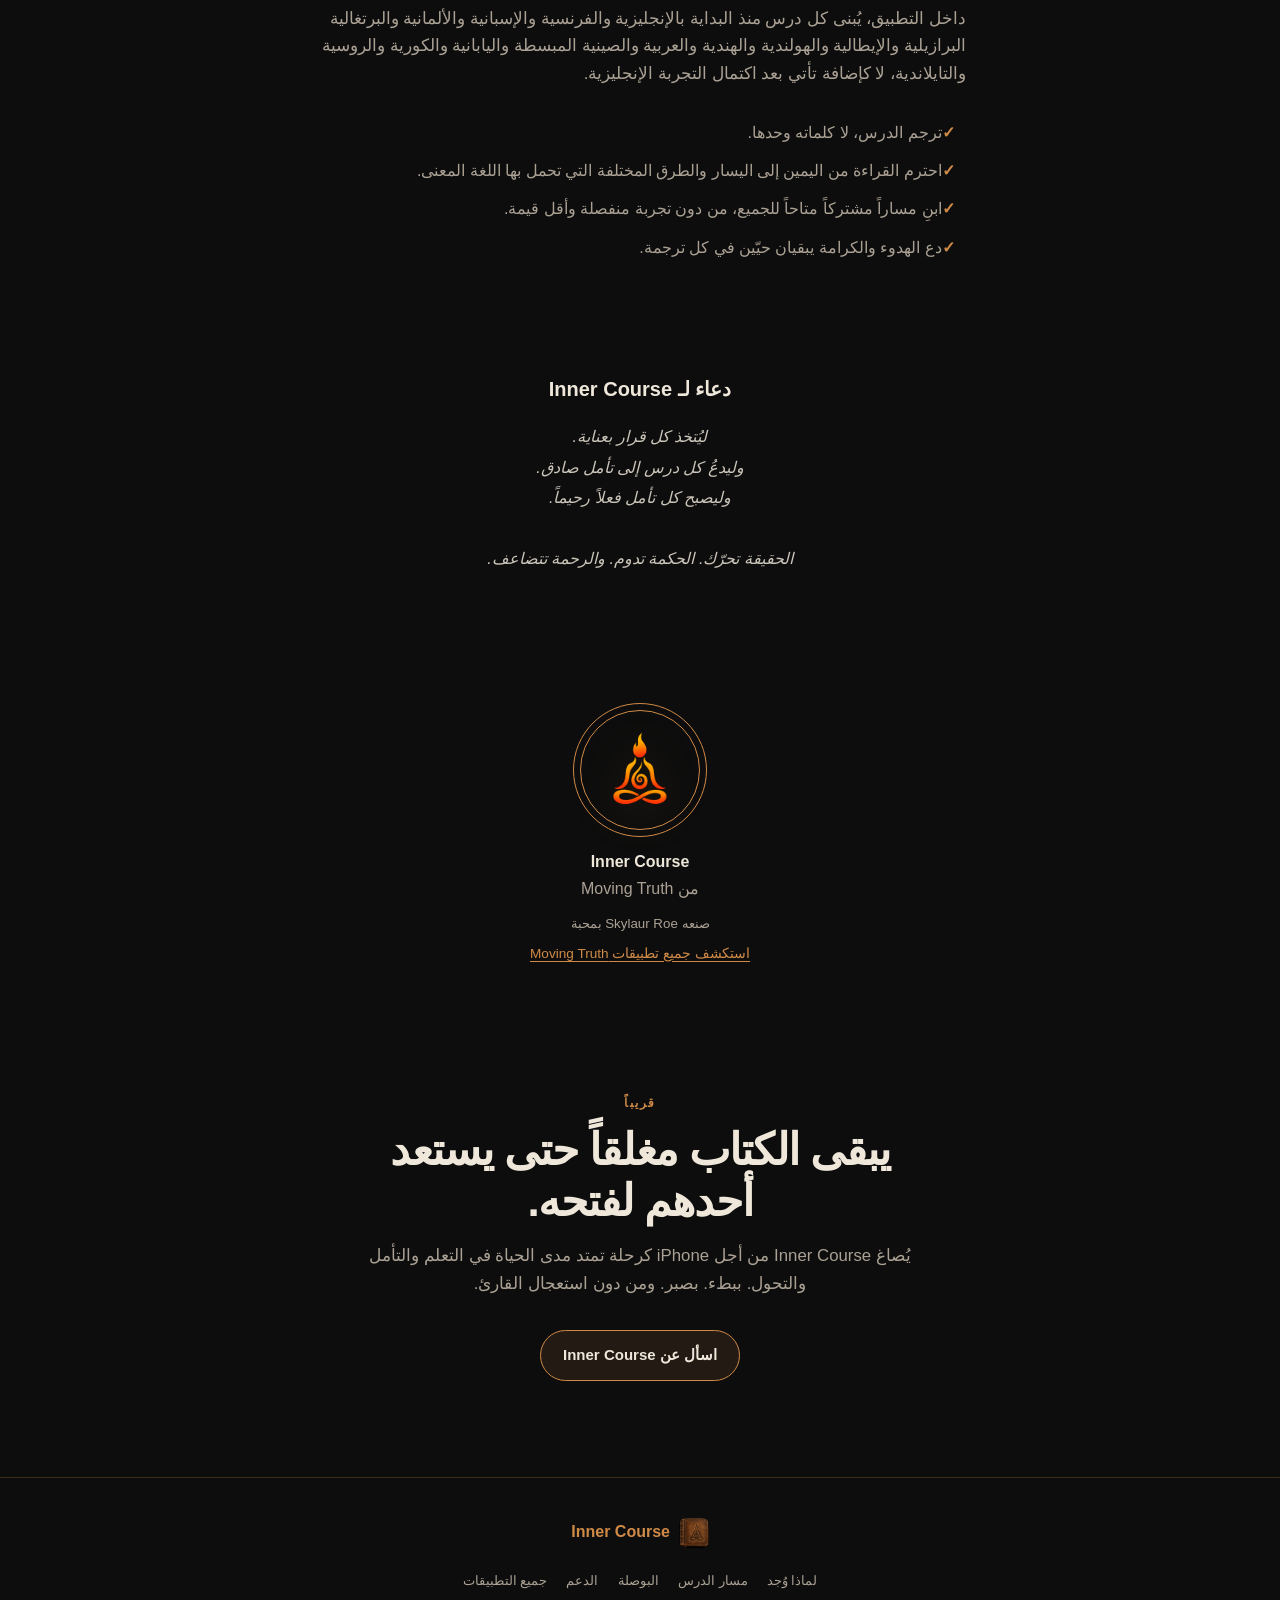
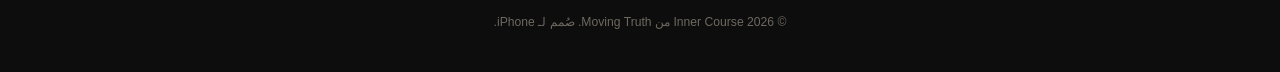
==== commit 463d79f5: "Show leather-book app icon above the book statement Replace the abstract square symbol above the boo" ====
--- a/ar/index.html
+++ b/ar/index.html
@@ -14,7 +14,7 @@
   <title>Inner Course — من Moving Truth</title>
   <link rel="icon" type="image/png" href="../assets/icon.png">
   <link rel="apple-touch-icon" href="../assets/icon.png">
-  <link rel="stylesheet" href="../styles.css">
+  <link rel="stylesheet" href="../styles.css?v=book-image-1">
   <script src="site.js" defer></script>
 
 
@@ -210,7 +210,7 @@
     </section>
 
     <section class="statement statement--bordered" aria-labelledby="book-title">
-      <span class="statement__symbol" aria-hidden="true">▣</span>
+      <img class="statement__book-icon" src="../assets/icon.png" alt="" width="220" height="220" loading="lazy">
       <span class="eyebrow">الكتاب</span>
       <h2 id="book-title">ليس جديداً. ولا مهملاً. بل محبوب.</h2>
       <p>الكتاب ذو الغلاف الجلدي أكثر من مجرد أيقونة. إنه غلاف أول كتاب يفتحه كل شخص: ليّنت أطرافه كثرة اللمس، وترك الرجوع علاماته عليه، وينتظر بلا استعجال. ينبغي أن تبدو الشاشة الأولى كأنك تقلب صفحته الأولى.</p>
--- a/styles.css
+++ b/styles.css
@@ -191,3 +191,6 @@
 @media (prefers-contrast: more) {
   :root { --taupe: #ddd6ca; --separator: rgba(238,231,218,.52); --gold: #f0cf70; }
 }
+
+/* The book itself introduces its story, across every language. */
+.statement--bordered > .statement__book-icon { display: block; width: clamp(150px, 28vw, 220px); height: auto; aspect-ratio: 1; object-fit: contain; border-radius: 22%; margin: 0 auto 2rem; box-shadow: 0 16px 48px rgba(0,0,0,.3); }
